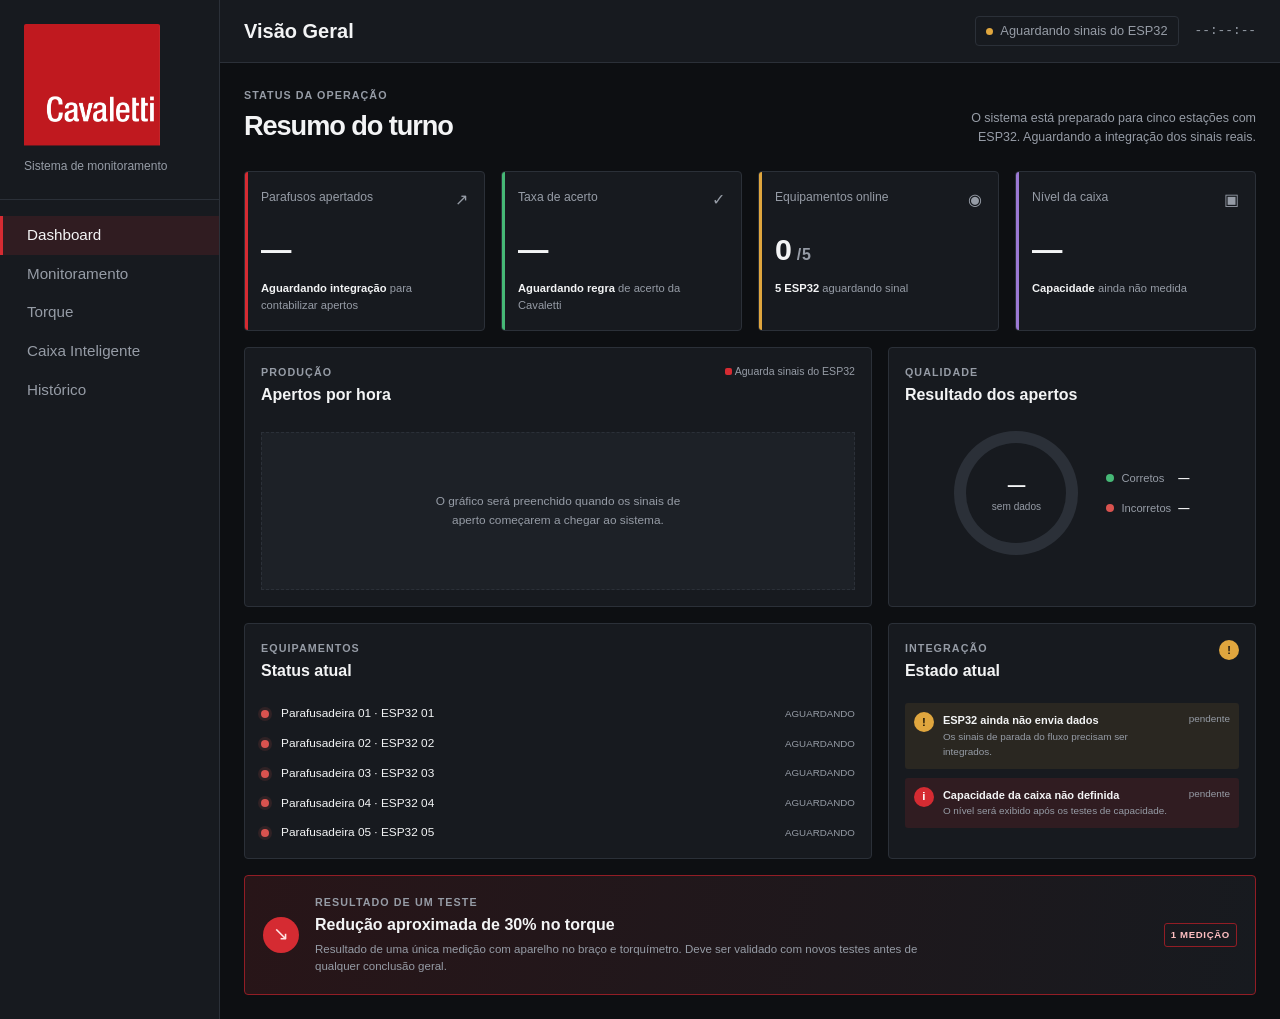
==== index.html @ eb35b38c "Add files via upload" ====
<!DOCTYPE html>
<html lang="pt-BR">
<head>
  <meta charset="UTF-8">
  <meta name="viewport" content="width=device-width, initial-scale=1.0">
  <title>Cavalleti — Sistema de Monitoramento</title>
  <link rel="stylesheet" href="css/variables.css">
  <link rel="stylesheet" href="css/style.css">
  <link rel="stylesheet" href="css/dashboard.css">
</head>
<body>

  <div class="app">

    <!-- Sidebar: navegação principal -->
    <aside class="sidebar">
      <div class="sidebar__logo">
        <img src="assets/cavalleti-logo-mark.png" alt="Cavalleti">
        <span>Sistema de monitoramento</span>
      </div>

      <nav>
        <ul>
          <li><a href="index.html" class="ativo">Dashboard</a></li>
          <!-- As páginas detalhadas entram depois. Por enquanto,
               o dashboard já mostra um resumo de cada área. -->
          <li><a href="monitoramento.html">Monitoramento</a></li>
          <li><a href="torque.html">Torque</a></li>
          <li><a href="caixa.html">Caixa Inteligente</a></li>
          <li><a href="historico.html">Histórico</a></li>
        </ul>
      </nav>
    </aside>

    <!-- Área principal -->
    <div class="main">
      <header class="topbar">
        <h1>Visão Geral</h1>
        <div class="topbar__info">
          <span class="topbar__status"><i></i> Aguardando sinais do ESP32</span>
          <time id="relogio">--:--:--</time>
        </div>
      </header>

      <main class="content">
        <section class="introducao">
          <div>
            <p class="rotulo">STATUS DA OPERAÇÃO</p>
            <h2>Resumo do turno</h2>
          </div>
          <p>O sistema está preparado para cinco estações com ESP32. Aguardando a integração dos sinais reais.</p>
        </section>

        <section class="cards-indicadores" aria-label="Indicadores principais">
          <article class="card indicador indicador--azul">
            <div class="indicador__cabecalho"><span>Parafusos apertados</span><span>↗</span></div>
            <strong id="total-apertos">—</strong>
            <p id="descricao-apertos"><b>Aguardando integração</b> para contabilizar apertos</p>
          </article>
          <article class="card indicador indicador--verde">
            <div class="indicador__cabecalho"><span>Taxa de acerto</span><span>✓</span></div>
            <strong id="taxa-acerto">—</strong>
            <p id="descricao-acerto"><b>Aguardando regra</b> de acerto da Cavaletti</p>
          </article>
          <article class="card indicador indicador--amarelo">
            <div class="indicador__cabecalho"><span>Equipamentos online</span><span>◉</span></div>
            <strong id="equipamentos-online">0 <small>/ 5</small></strong>
            <p id="descricao-equipamentos"><b>5 ESP32</b> aguardando sinal</p>
          </article>
          <article class="card indicador indicador--roxo">
            <div class="indicador__cabecalho"><span>Nível da caixa</span><span>▣</span></div>
            <strong id="nivel-caixa">—</strong>
            <p id="descricao-caixa"><b>Capacidade</b> ainda não medida</p>
          </article>
        </section>

        <section class="painel-grid">
          <article class="card painel painel--producao">
            <header class="painel__cabecalho">
              <div><p class="rotulo">PRODUÇÃO</p><h3>Apertos por hora</h3></div>
              <span class="legenda"><i></i> Aguarda sinais do ESP32</span>
            </header>
            <div class="grafico-barras grafico-vazio" id="grafico-producao" aria-label="Gráfico de produção por hora"><p>O gráfico será preenchido quando os sinais de aperto começarem a chegar ao sistema.</p></div>
          </article>

          <article class="card painel painel--qualidade">
            <header class="painel__cabecalho"><div><p class="rotulo">QUALIDADE</p><h3>Resultado dos apertos</h3></div></header>
            <div class="qualidade-conteudo">
              <div class="grafico-rosca grafico-rosca-vazio" id="grafico-qualidade"><div><strong id="taxa-rosca">—</strong><span>sem dados</span></div></div>
              <div class="legenda-qualidade">
                <p><i class="correto"></i><span>Corretos</span><b id="apertos-corretos">—</b></p>
                <p><i class="incorreto"></i><span>Incorretos</span><b id="apertos-incorretos">—</b></p>
              </div>
            </div>
          </article>

          <article class="card painel">
            <header class="painel__cabecalho"><div><p class="rotulo">EQUIPAMENTOS</p><h3>Status atual</h3></div></header>
            <div class="lista-equipamentos" id="lista-equipamentos">
              <div><i class="status status--offline"></i><span>Parafusadeira 01 · ESP32 01</span><small>AGUARDANDO</small></div>
              <div><i class="status status--offline"></i><span>Parafusadeira 02 · ESP32 02</span><small>AGUARDANDO</small></div>
              <div><i class="status status--offline"></i><span>Parafusadeira 03 · ESP32 03</span><small>AGUARDANDO</small></div>
              <div><i class="status status--offline"></i><span>Parafusadeira 04 · ESP32 04</span><small>AGUARDANDO</small></div>
              <div><i class="status status--offline"></i><span>Parafusadeira 05 · ESP32 05</span><small>AGUARDANDO</small></div>
            </div>
          </article>

          <article class="card painel">
            <header class="painel__cabecalho"><div><p class="rotulo">INTEGRAÇÃO</p><h3>Estado atual</h3></div><span class="contador-alerta">!</span></header>
            <div class="lista-alertas">
              <div class="alerta alerta--amarelo"><b>!</b><p><strong>ESP32 ainda não envia dados</strong><span>Os sinais de parada do fluxo precisam ser integrados.</span></p><time>pendente</time></div>
              <div class="alerta alerta--azul"><b>i</b><p><strong>Capacidade da caixa não definida</strong><span>O nível será exibido após os testes de capacidade.</span></p><time>pendente</time></div>
            </div>
          </article>
        </section>

        <section class="card resultado-teste">
          <div class="resultado-teste__icone">↘</div>
          <div><p class="rotulo">RESULTADO DE UM TESTE</p><h3 id="titulo-teste">Redução aproximada de 30% no torque</h3><p>Resultado de uma única medição com aparelho no braço e torquímetro. Deve ser validado com novos testes antes de qualquer conclusão geral.</p></div>
          <span>1 MEDIÇÃO</span>
        </section>
      </main>
    </div>

  </div>
  <script src="js/demo-data.js"></script>
  <script src="js/common.js"></script>
  <script src="js/dashboard.js"></script>
</body>
</html>
---- css/variables.css ----
/*
  variables.css
  Todas as cores, fontes e medidas do sistema ficam aqui.
  Quando a identidade visual da Cavalleti for definida,
  só este arquivo precisa mudar — o resto do CSS não sabe
  o valor exato das cores, só o nome da variável.
*/

:root {
  /* --- Cores de fundo --- */
  --cor-fundo: #0d0f12;          /* grafite quase preto */
  --cor-fundo-elevado: #171a1f;  /* sidebar, cards, topbar */
  --cor-fundo-suave: #1d2127;    /* áreas de apoio */
  --cor-borda: #2b3038;          /* linhas divisórias e contornos de card */

  /* --- Cores de texto --- */
  --cor-texto: #f3f4f5;          /* texto principal */
  --cor-texto-secundario: #969ca6; /* legendas, timestamps, texto de apoio */

  /* --- Cor de marca / interação (provisória) --- */
  --cor-primaria: #d52b32;       /* vermelho provisório inspirado na marca Cavaletti */
  --cor-primaria-clara: #f04c52;
  --cor-primaria-escura: #921d25;
  --cor-primaria-suave: rgba(213, 43, 50, 0.13);

  /* --- Cores de status (uso reservado só para status) --- */
  --cor-sucesso: #46b876;        /* online / correto / dentro do esperado */
  --cor-alerta: #e0a63e;         /* atenção / próximo do limite */
  --cor-erro: #d9534f;           /* offline / incorreto / fora do esperado */
  --cor-roxo: #9b79d4;           /* apenas para diferenciar um indicador secundário */

  /* --- Tipografia --- */
  --fonte-base: -apple-system, "Segoe UI", Roboto, Arial, sans-serif;
  --fonte-mono: ui-monospace, "SFMono-Regular", "Consolas", monospace;

  /* --- Medidas --- */
  --largura-sidebar: 220px;
  --raio-borda: 4px;
  --espaco-sm: 8px;
  --espaco-md: 16px;
  --espaco-lg: 24px;
}
---- css/style.css ----
/*
  style.css
  Layout base do sistema: reset + estrutura de sidebar/topbar.
  Estilos específicos de cada tela (cards do dashboard, gráficos,
  etc.) ficam em arquivos separados, como dashboard.css.
*/

/* Reset simples */
* {
  box-sizing: border-box;
  margin: 0;
  padding: 0;
}

body {
  font-family: var(--fonte-base);
  background-color: var(--cor-fundo);
  color: var(--cor-texto);
  line-height: 1.5;
}

a {
  color: inherit;
  text-decoration: none;
}

/* Estrutura geral: sidebar fixa + área principal */
.app {
  display: grid;
  grid-template-columns: var(--largura-sidebar) 1fr;
  min-height: 100vh;
}

/* --- Sidebar --- */
.sidebar {
  background-color: var(--cor-fundo-elevado);
  border-right: 1px solid var(--cor-borda);
  padding: var(--espaco-lg) 0;
  display: flex;
  flex-direction: column;
}

.sidebar__logo {
  padding: 0 var(--espaco-lg) var(--espaco-lg) var(--espaco-lg);
  font-weight: 600;
  font-size: 1.1rem;
  border-bottom: 1px solid var(--cor-borda);
  margin-bottom: var(--espaco-md);
}

.sidebar__logo img {
  display: block;
  width: 136px;
  max-width: 100%;
  border-radius: 2px;
  margin-bottom: 9px;
}

.sidebar__logo span {
  display: block;
  font-size: 0.75rem;
  font-weight: 400;
  color: var(--cor-texto-secundario);
  margin-top: 2px;
}

.sidebar nav ul {
  list-style: none;
}

.sidebar nav li a {
  display: block;
  padding: var(--espaco-sm) var(--espaco-lg);
  color: var(--cor-texto-secundario);
  border-left: 3px solid transparent;
  font-size: 0.95rem;
}

.sidebar nav li a:hover {
  color: var(--cor-texto);
}

.sidebar nav li a.ativo {
  color: var(--cor-texto);
  border-left-color: var(--cor-primaria);
  background-color: var(--cor-primaria-suave);
}

.sidebar nav li a.desabilitado {
  color: #555f6b;
  cursor: default;
}

.controle-apresentacao button {
  border: 1px solid var(--cor-primaria);
  border-radius: var(--raio-borda);
  padding: 5px 9px;
  color: #fff;
  background: var(--cor-primaria-suave);
  font-size: .67rem;
  font-weight: 600;
  white-space: nowrap;
}

.controle-apresentacao button:hover,
.controle-apresentacao button.ativo {
  background: var(--cor-primaria);
}

.controle-apresentacao button:disabled { cursor: not-allowed; opacity: .55; }

.botao-atualizar {
  border: 1px solid var(--cor-borda);
  border-radius: var(--raio-borda);
  padding: 4px 8px;
  color: var(--cor-texto-secundario);
  background: transparent;
  font-size: .68rem;
}

.botao-atualizar:hover { border-color: var(--cor-primaria); color: var(--cor-texto); }

/* --- Área principal --- */
.main {
  display: flex;
  flex-direction: column;
}

.topbar {
  background-color: var(--cor-fundo-elevado);
  border-bottom: 1px solid var(--cor-borda);
  padding: var(--espaco-md) var(--espaco-lg);
  display: flex;
  align-items: center;
  justify-content: space-between;
}

.topbar h1 {
  font-size: 1.25rem;
  font-weight: 600;
}

.topbar__info {
  display: flex;
  align-items: center;
  gap: var(--espaco-md);
}

.topbar__status {
  font-size: 0.8rem;
  color: var(--cor-texto-secundario);
  border: 1px solid var(--cor-borda);
  border-radius: var(--raio-borda);
  padding: 4px 10px;
}

.topbar__status i {
  display: inline-block;
  width: 7px;
  height: 7px;
  margin-right: 5px;
  border-radius: 50%;
  background: var(--cor-alerta);
}

.content {
  padding: var(--espaco-lg);
  flex: 1;
}

/* --- Responsivo: em telas estreitas (tablet retrato), sidebar vira topo --- */
@media (max-width: 900px) {
  .app {
    grid-template-columns: 1fr;
  }

  .sidebar {
    flex-direction: row;
    align-items: center;
    overflow-x: auto;
    border-right: none;
    border-bottom: 1px solid var(--cor-borda);
    padding: var(--espaco-sm);
  }

  .sidebar__logo {
    display: none;
  }

  .sidebar nav ul {
    display: flex;
  }

  .sidebar nav li a {
    border-left: none;
    border-bottom: 3px solid transparent;
    white-space: nowrap;
  }

  .sidebar nav li a.ativo {
    border-left-color: transparent;
    border-bottom-color: var(--cor-primaria);
  }

}

@media (max-width: 600px) {
  .topbar__info { gap: 6px; }
  .topbar time { display: none; }
  .controle-apresentacao button,
  .botao-atualizar { padding: 5px 7px; font-size: .62rem; }
}
---- css/dashboard.css ----
/* Componentes exclusivos da Visão Geral. */

.topbar__info { display: flex; align-items: center; gap: var(--espaco-md); }
.topbar__status i { display: inline-block; width: 7px; height: 7px; margin-right: 5px; border-radius: 50%; background: var(--cor-alerta); }
.topbar time { color: var(--cor-texto-secundario); font-family: var(--fonte-mono); font-size: .8rem; }

.introducao { display: flex; align-items: end; justify-content: space-between; gap: var(--espaco-md); margin-bottom: var(--espaco-lg); }
.rotulo { color: var(--cor-texto-secundario); font-size: .67rem; font-weight: 700; letter-spacing: .1em; }
.introducao h2 { margin-top: 3px; font-size: 1.7rem; letter-spacing: -.04em; }
.introducao > p { max-width: 330px; color: var(--cor-texto-secundario); font-size: .78rem; text-align: right; }

.cards-indicadores { display: grid; grid-template-columns: repeat(4, minmax(0, 1fr)); gap: var(--espaco-md); }
.card { background: var(--cor-fundo-elevado); border: 1px solid var(--cor-borda); border-radius: var(--raio-borda); }
.indicador { position: relative; overflow: hidden; min-height: 142px; padding: var(--espaco-md); }
.indicador::before { content: ""; position: absolute; inset: 0 auto 0 0; width: 3px; }
.indicador--azul::before { background: var(--cor-primaria); }.indicador--verde::before { background: var(--cor-sucesso); }.indicador--amarelo::before { background: var(--cor-alerta); }.indicador--roxo::before { background: var(--cor-roxo); }
.indicador__cabecalho { display: flex; justify-content: space-between; color: var(--cor-texto-secundario); font-size: .76rem; }.indicador__cabecalho span:last-child { font-size: 1rem; }
.indicador strong { display: block; margin: 15px 0 8px; font-size: 1.9rem; letter-spacing: -.06em; }.indicador strong small { color: var(--cor-texto-secundario); font-size: 1rem; }.indicador p { color: var(--cor-texto-secundario); font-size: .7rem; }.indicador p b { color: var(--cor-texto); }

.painel-grid { display: grid; grid-template-columns: minmax(0, 1.45fr) minmax(300px, .85fr); gap: var(--espaco-md); margin-top: var(--espaco-md); }.painel { min-height: 230px; padding: var(--espaco-md); }.painel__cabecalho { display: flex; align-items: flex-start; justify-content: space-between; gap: var(--espaco-sm); }.painel h3, .resultado-teste h3 { margin-top: 3px; font-size: 1rem; }.legenda { color: var(--cor-texto-secundario); font-size: .66rem; }.legenda i { display: inline-block; width: 7px; height: 7px; border-radius: 2px; background: var(--cor-primaria); }

.grafico-barras { display: flex; align-items: end; justify-content: space-between; height: 158px; margin-top: 25px; padding: 0 8px; border-bottom: 1px solid var(--cor-borda); background: repeating-linear-gradient(to bottom, transparent 0, transparent 51px, rgba(255,255,255,.04) 52px); }.barra { height: 100%; width: 7%; display: flex; flex-direction: column; justify-content: end; align-items: center; gap: 7px; }.barra span { display: block; width: 100%; min-height: 6px; border-radius: 4px 4px 0 0; background: linear-gradient(180deg, var(--cor-primaria-clara), var(--cor-primaria-escura)); transition: height .3s; }.barra:hover span { filter: brightness(1.2); }.barra small { position: relative; top: 20px; color: var(--cor-texto-secundario); font-size: .62rem; }
.grafico-vazio { align-items: center; justify-content: center; border: 1px dashed var(--cor-borda); background: var(--cor-fundo-suave); }.grafico-vazio p { max-width: 280px; color: var(--cor-texto-secundario); font-size: .74rem; line-height: 1.6; text-align: center; }

.qualidade-conteudo { display: flex; align-items: center; justify-content: center; gap: 28px; height: 172px; }.grafico-rosca { position: relative; width: 124px; height: 124px; border-radius: 50%; background: conic-gradient(var(--cor-sucesso) 0 98.7%, var(--cor-erro) 98.7% 100%); }.grafico-rosca::after { content: ""; position: absolute; inset: 12px; border-radius: 50%; background: var(--cor-fundo-elevado); }.grafico-rosca div { position: absolute; z-index: 1; inset: 0; display: flex; flex-direction: column; justify-content: center; align-items: center; }.grafico-rosca strong { font-size: 1.1rem; }.grafico-rosca span { color: var(--cor-texto-secundario); font-size: .63rem; }.legenda-qualidade { display: grid; gap: 13px; }.legenda-qualidade p { display: grid; grid-template-columns: 8px 1fr auto; align-items: center; gap: 7px; color: var(--cor-texto-secundario); font-size: .7rem; }.legenda-qualidade i { width: 8px; height: 8px; border-radius: 50%; }.legenda-qualidade .correto { background: var(--cor-sucesso); }.legenda-qualidade .incorreto { background: var(--cor-erro); }.legenda-qualidade b { color: var(--cor-texto); }
.grafico-rosca-vazio { background: conic-gradient(var(--cor-borda) 0 100%); }

.lista-equipamentos { display: grid; gap: 12px; margin-top: 22px; }.lista-equipamentos div { display: grid; grid-template-columns: 12px 1fr auto; gap: 8px; align-items: center; font-size: .74rem; }.lista-equipamentos small { color: var(--cor-texto-secundario); font-size: .61rem; }.status { width: 8px; height: 8px; border-radius: 50%; }.status--online { background: var(--cor-sucesso); box-shadow: 0 0 0 3px rgba(70,184,118,.13); }.status--alerta { background: var(--cor-alerta); box-shadow: 0 0 0 3px rgba(224,166,62,.13); }
.status--offline { background: var(--cor-erro); box-shadow: 0 0 0 3px rgba(217,83,79,.13); }
.contador-alerta { display: grid; place-items: center; width: 20px; height: 20px; border-radius: 50%; color: #1b1510; background: var(--cor-alerta); font-size: .68rem; font-weight: 700; }.lista-alertas { display: grid; gap: 9px; margin-top: 20px; }.alerta { display: grid; grid-template-columns: 20px 1fr auto; align-items: start; gap: 9px; padding: 9px; border-radius: 3px; }.alerta b { display: grid; place-items: center; width: 20px; height: 20px; border-radius: 50%; font-size: .72rem; }.alerta p { display: grid; gap: 1px; font-size: .69rem; }.alerta p span, .alerta time { color: var(--cor-texto-secundario); font-size: .62rem; }.alerta--amarelo { background: rgba(224,166,62,.09); }.alerta--amarelo b { color: #211907; background: var(--cor-alerta); }.alerta--azul { background: var(--cor-primaria-suave); }.alerta--azul b { color: #fff; background: var(--cor-primaria); }

.resultado-teste { display: grid; grid-template-columns: 36px 1fr auto; align-items: center; gap: var(--espaco-md); margin-top: var(--espaco-md); padding: 18px; border-color: var(--cor-primaria-escura); background: linear-gradient(100deg, #281518, var(--cor-fundo-elevado)); }.resultado-teste__icone { display: grid; place-items: center; width: 36px; height: 36px; border-radius: 50%; color: #ffe2e3; background: var(--cor-primaria); font-size: 1.2rem; }.resultado-teste p:not(.rotulo) { max-width: 620px; margin-top: 4px; color: var(--cor-texto-secundario); font-size: .72rem; }.resultado-teste > span { border: 1px solid var(--cor-primaria-escura); border-radius: 3px; padding: 4px 6px; color: #ffbfc2; font-size: .6rem; font-weight: 700; letter-spacing: .07em; }

@media (max-width: 1100px) { .cards-indicadores { grid-template-columns: repeat(2, 1fr); }.painel-grid { grid-template-columns: 1fr; }.painel--qualidade { min-height: 220px; } }
@media (max-width: 600px) { .topbar__status { display: none; }.introducao { align-items: flex-start; flex-direction: column; }.introducao > p { text-align: left; }.cards-indicadores { grid-template-columns: 1fr; }.qualidade-conteudo { justify-content: flex-start; }.resultado-teste { grid-template-columns: 36px 1fr; }.resultado-teste > span { display: none; } }
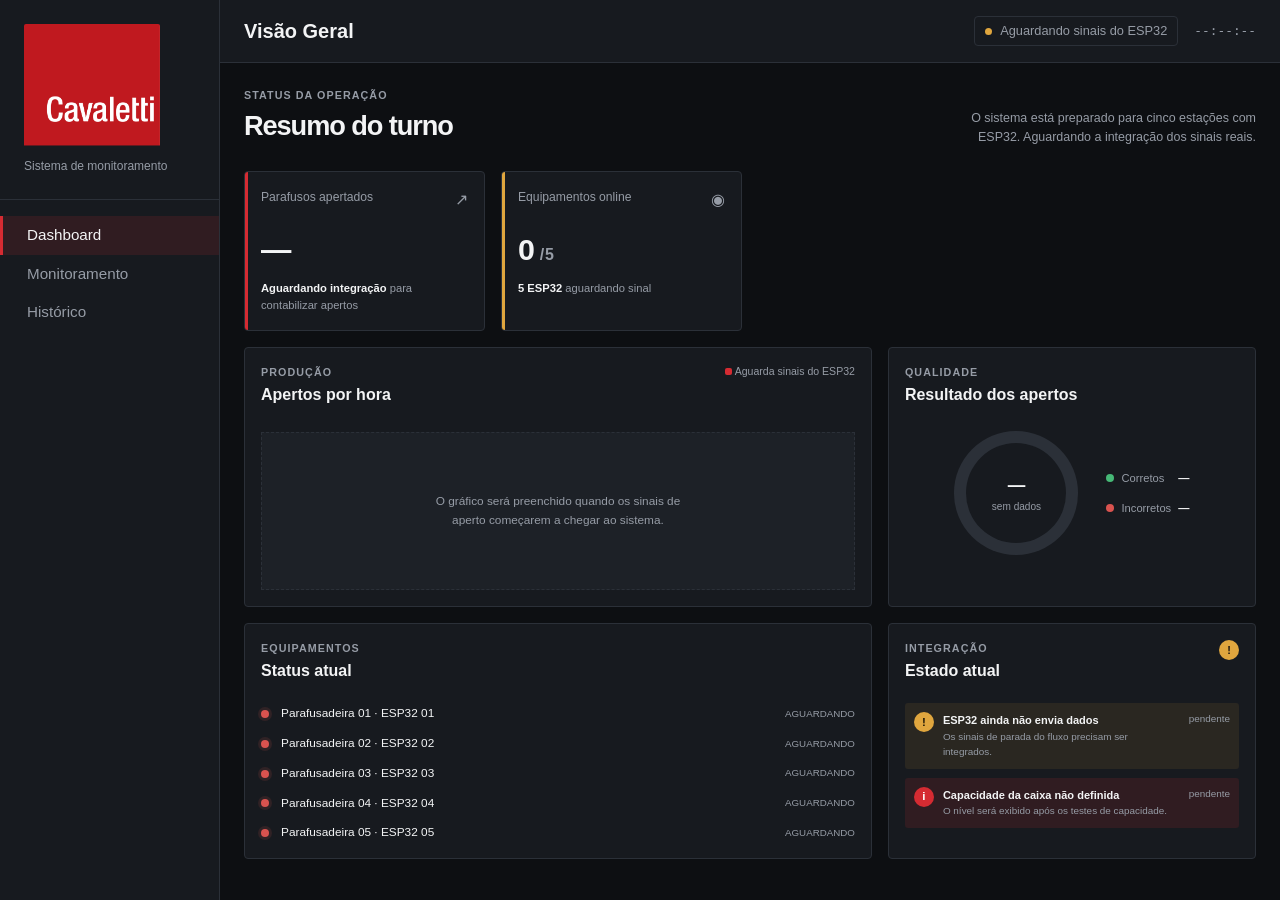
==== commit 90909ea6: "Add files via upload" ====
--- a/index.html
+++ b/index.html
@@ -25,8 +25,6 @@
           <!-- As páginas detalhadas entram depois. Por enquanto,
                o dashboard já mostra um resumo de cada área. -->
           <li><a href="monitoramento.html">Monitoramento</a></li>
-          <li><a href="torque.html">Torque</a></li>
-          <li><a href="caixa.html">Caixa Inteligente</a></li>
           <li><a href="historico.html">Histórico</a></li>
         </ul>
       </nav>
@@ -57,20 +55,10 @@
             <strong id="total-apertos">—</strong>
             <p id="descricao-apertos"><b>Aguardando integração</b> para contabilizar apertos</p>
           </article>
-          <article class="card indicador indicador--verde">
-            <div class="indicador__cabecalho"><span>Taxa de acerto</span><span>✓</span></div>
-            <strong id="taxa-acerto">—</strong>
-            <p id="descricao-acerto"><b>Aguardando regra</b> de acerto da Cavaletti</p>
-          </article>
           <article class="card indicador indicador--amarelo">
             <div class="indicador__cabecalho"><span>Equipamentos online</span><span>◉</span></div>
             <strong id="equipamentos-online">0 <small>/ 5</small></strong>
             <p id="descricao-equipamentos"><b>5 ESP32</b> aguardando sinal</p>
-          </article>
-          <article class="card indicador indicador--roxo">
-            <div class="indicador__cabecalho"><span>Nível da caixa</span><span>▣</span></div>
-            <strong id="nivel-caixa">—</strong>
-            <p id="descricao-caixa"><b>Capacidade</b> ainda não medida</p>
           </article>
         </section>
 
@@ -113,18 +101,10 @@
             </div>
           </article>
         </section>
-
-        <section class="card resultado-teste">
-          <div class="resultado-teste__icone">↘</div>
-          <div><p class="rotulo">RESULTADO DE UM TESTE</p><h3 id="titulo-teste">Redução aproximada de 30% no torque</h3><p>Resultado de uma única medição com aparelho no braço e torquímetro. Deve ser validado com novos testes antes de qualquer conclusão geral.</p></div>
-          <span>1 MEDIÇÃO</span>
-        </section>
       </main>
     </div>
 
   </div>
-  <script src="js/demo-data.js"></script>
-  <script src="js/common.js"></script>
   <script src="js/dashboard.js"></script>
 </body>
 </html>
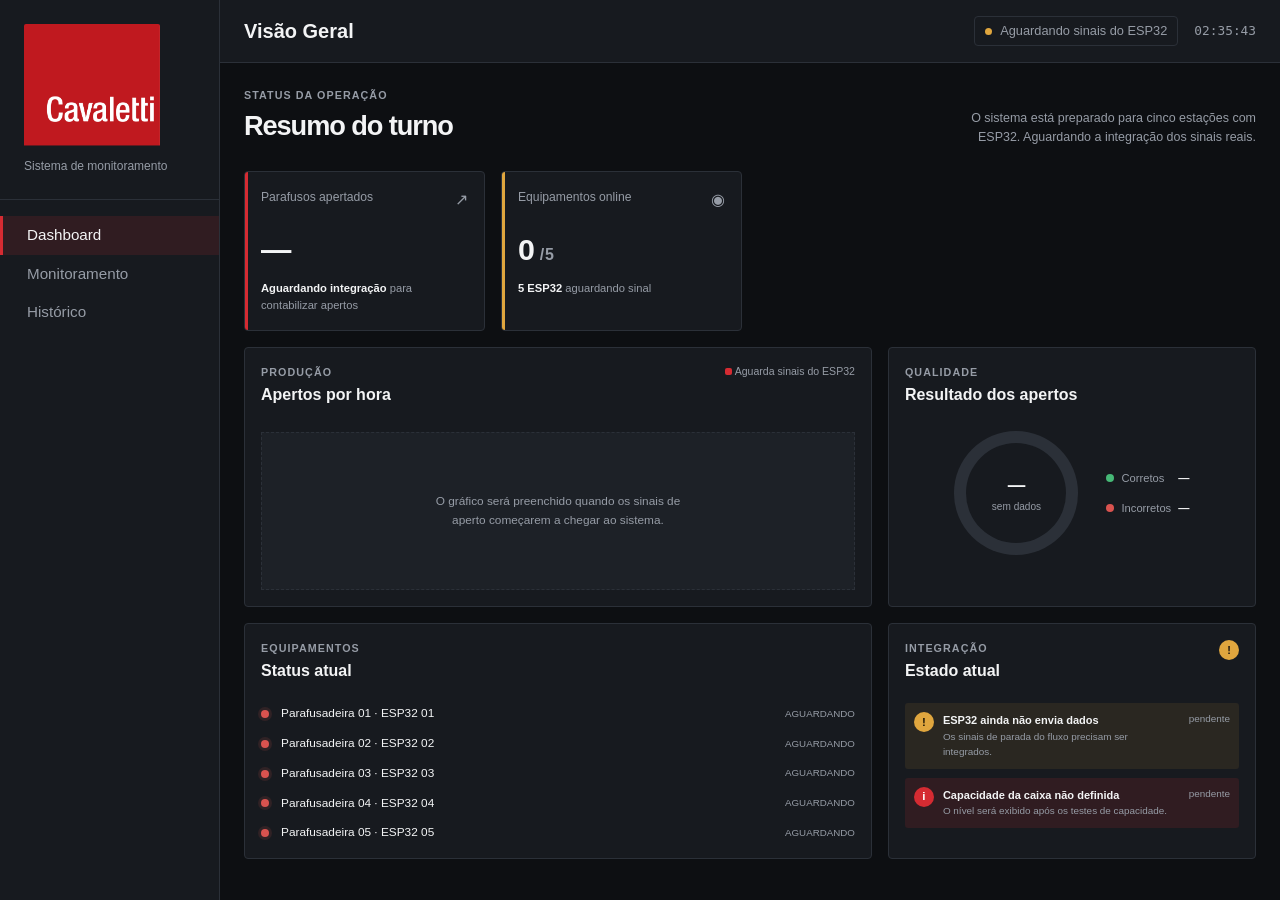
==== commit d7b9b805: "Update index.html" ====
--- a/index.html
+++ b/index.html
@@ -105,6 +105,6 @@
     </div>
 
   </div>
-  <script src="js/dashboard.js"></script>
+  <script src="dashboard.js"></script>
 </body>
 </html>
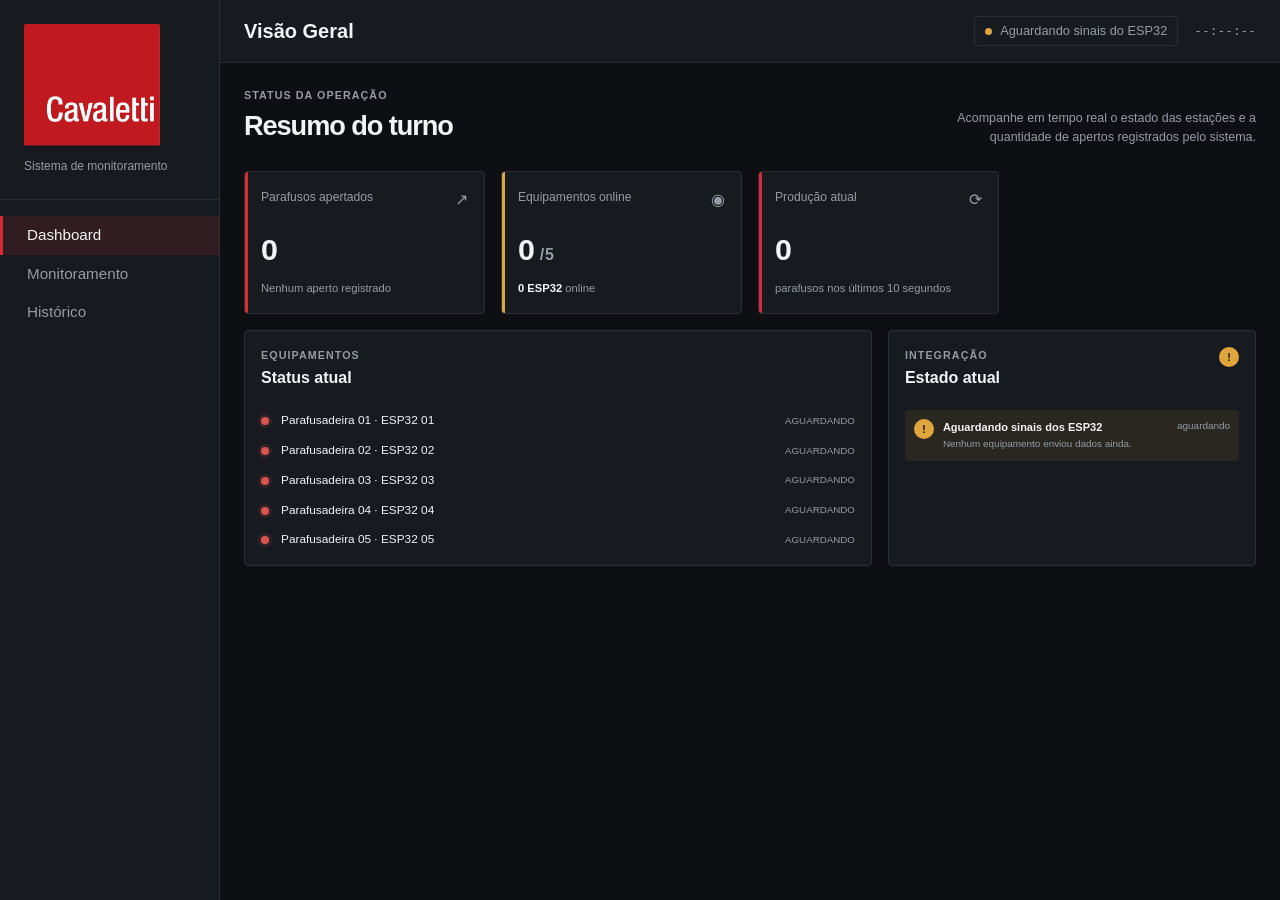
==== commit 613171fb: "Update index.html" ====
--- a/index.html
+++ b/index.html
@@ -1,110 +1,453 @@
 <!DOCTYPE html>
 <html lang="pt-BR">
+
 <head>
+
   <meta charset="UTF-8">
-  <meta name="viewport" content="width=device-width, initial-scale=1.0">
+
+  <meta
+    name="viewport"
+    content="width=device-width, initial-scale=1.0"
+  >
+
   <title>Cavalleti — Sistema de Monitoramento</title>
+
   <link rel="stylesheet" href="css/variables.css">
   <link rel="stylesheet" href="css/style.css">
   <link rel="stylesheet" href="css/dashboard.css">
+
 </head>
+
+
 <body>
 
   <div class="app">
 
-    <!-- Sidebar: navegação principal -->
+    <!-- ==========================================
+         SIDEBAR
+         ========================================== -->
+
     <aside class="sidebar">
+
       <div class="sidebar__logo">
-        <img src="assets/cavalleti-logo-mark.png" alt="Cavalleti">
-        <span>Sistema de monitoramento</span>
+
+        <img
+          src="assets/cavalleti-logo-mark.png"
+          alt="Cavalleti"
+        >
+
+        <span>
+          Sistema de monitoramento
+        </span>
+
       </div>
 
+
       <nav>
+
         <ul>
-          <li><a href="index.html" class="ativo">Dashboard</a></li>
-          <!-- As páginas detalhadas entram depois. Por enquanto,
-               o dashboard já mostra um resumo de cada área. -->
-          <li><a href="monitoramento.html">Monitoramento</a></li>
-          <li><a href="historico.html">Histórico</a></li>
+
+          <li>
+
+            <a href="index.html" class="ativo">
+              Dashboard
+            </a>
+
+          </li>
+
+
+          <li>
+
+            <a href="monitoramento.html">
+              Monitoramento
+            </a>
+
+          </li>
+
+
+          <li>
+
+            <a href="historico.html">
+              Histórico
+            </a>
+
+          </li>
+
         </ul>
+
       </nav>
+
     </aside>
 
-    <!-- Área principal -->
+
+    <!-- ==========================================
+         ÁREA PRINCIPAL
+         ========================================== -->
+
     <div class="main">
+
+
+      <!-- TOPBAR -->
+
       <header class="topbar">
-        <h1>Visão Geral</h1>
+
+        <h1>
+          Visão Geral
+        </h1>
+
+
         <div class="topbar__info">
-          <span class="topbar__status"><i></i> Aguardando sinais do ESP32</span>
-          <time id="relogio">--:--:--</time>
+
+          <span class="topbar__status">
+
+            <i></i>
+
+            Aguardando sinais do ESP32
+
+          </span>
+
+
+          <time id="relogio">
+            --:--:--
+          </time>
+
         </div>
+
       </header>
 
+
+      <!-- ==========================================
+           CONTEÚDO
+           ========================================== -->
+
       <main class="content">
+
+
+        <!-- INTRODUÇÃO -->
+
         <section class="introducao">
+
           <div>
-            <p class="rotulo">STATUS DA OPERAÇÃO</p>
-            <h2>Resumo do turno</h2>
+
+            <p class="rotulo">
+              STATUS DA OPERAÇÃO
+            </p>
+
+            <h2>
+              Resumo do turno
+            </h2>
+
           </div>
-          <p>O sistema está preparado para cinco estações com ESP32. Aguardando a integração dos sinais reais.</p>
+
+
+          <p>
+            Acompanhe em tempo real o estado das
+            estações e a quantidade de apertos
+            registrados pelo sistema.
+          </p>
+
         </section>
 
-        <section class="cards-indicadores" aria-label="Indicadores principais">
-          <article class="card indicador indicador--azul">
-            <div class="indicador__cabecalho"><span>Parafusos apertados</span><span>↗</span></div>
-            <strong id="total-apertos">—</strong>
-            <p id="descricao-apertos"><b>Aguardando integração</b> para contabilizar apertos</p>
+
+        <!-- ==========================================
+             INDICADORES
+             ========================================== -->
+
+        <section
+          class="cards-indicadores"
+          aria-label="Indicadores principais"
+        >
+
+
+          <!-- TOTAL DE APERTOS -->
+
+          <article
+            class="card indicador indicador--azul"
+          >
+
+            <div class="indicador__cabecalho">
+
+              <span>
+                Parafusos apertados
+              </span>
+
+              <span>
+                ↗
+              </span>
+
+            </div>
+
+
+            <strong id="total-apertos">
+              0
+            </strong>
+
+
+            <p id="descricao-apertos">
+              Nenhum aperto registrado
+            </p>
+
           </article>
-          <article class="card indicador indicador--amarelo">
-            <div class="indicador__cabecalho"><span>Equipamentos online</span><span>◉</span></div>
-            <strong id="equipamentos-online">0 <small>/ 5</small></strong>
-            <p id="descricao-equipamentos"><b>5 ESP32</b> aguardando sinal</p>
+
+
+          <!-- EQUIPAMENTOS ONLINE -->
+
+          <article
+            class="card indicador indicador--amarelo"
+          >
+
+            <div class="indicador__cabecalho">
+
+              <span>
+                Equipamentos online
+              </span>
+
+              <span>
+                ◉
+              </span>
+
+            </div>
+
+
+            <strong id="equipamentos-online">
+              0 <small>/ 5</small>
+            </strong>
+
+
+            <p id="descricao-equipamentos">
+              <b>0 ESP32</b> online
+            </p>
+
           </article>
+
+
+          <!-- APERTOS NOS ÚLTIMOS 10 SEGUNDOS -->
+
+          <article
+            class="card indicador indicador--azul"
+          >
+
+            <div class="indicador__cabecalho">
+
+              <span>
+                Produção atual
+              </span>
+
+              <span>
+                ⟳
+              </span>
+
+            </div>
+
+
+            <strong id="apertos-10-segundos">
+              0
+            </strong>
+
+
+            <p>
+              parafusos nos últimos 10 segundos
+            </p>
+
+          </article>
+
         </section>
 
+
+        <!-- ==========================================
+             PAINÉIS
+             ========================================== -->
+
         <section class="painel-grid">
-          <article class="card painel painel--producao">
+
+
+          <!-- ========================================
+               EQUIPAMENTOS
+               ======================================== -->
+
+          <article class="card painel">
+
+
             <header class="painel__cabecalho">
-              <div><p class="rotulo">PRODUÇÃO</p><h3>Apertos por hora</h3></div>
-              <span class="legenda"><i></i> Aguarda sinais do ESP32</span>
+
+              <div>
+
+                <p class="rotulo">
+                  EQUIPAMENTOS
+                </p>
+
+                <h3>
+                  Status atual
+                </h3>
+
+              </div>
+
             </header>
-            <div class="grafico-barras grafico-vazio" id="grafico-producao" aria-label="Gráfico de produção por hora"><p>O gráfico será preenchido quando os sinais de aperto começarem a chegar ao sistema.</p></div>
+
+
+            <div
+              class="lista-equipamentos"
+              id="lista-equipamentos"
+            >
+
+              <!--
+                O JavaScript preencherá esta área.
+              -->
+
+              <div>
+
+                <i class="status status--offline"></i>
+
+                <span>
+                  Parafusadeira 01 · ESP32 01
+                </span>
+
+                <small>
+                  AGUARDANDO
+                </small>
+
+              </div>
+
+
+              <div>
+
+                <i class="status status--offline"></i>
+
+                <span>
+                  Parafusadeira 02 · ESP32 02
+                </span>
+
+                <small>
+                  AGUARDANDO
+                </small>
+
+              </div>
+
+
+              <div>
+
+                <i class="status status--offline"></i>
+
+                <span>
+                  Parafusadeira 03 · ESP32 03
+                </span>
+
+                <small>
+                  AGUARDANDO
+                </small>
+
+              </div>
+
+
+              <div>
+
+                <i class="status status--offline"></i>
+
+                <span>
+                  Parafusadeira 04 · ESP32 04
+                </span>
+
+                <small>
+                  AGUARDANDO
+                </small>
+
+              </div>
+
+
+              <div>
+
+                <i class="status status--offline"></i>
+
+                <span>
+                  Parafusadeira 05 · ESP32 05
+                </span>
+
+                <small>
+                  AGUARDANDO
+                </small>
+
+              </div>
+
+            </div>
+
           </article>
 
-          <article class="card painel painel--qualidade">
-            <header class="painel__cabecalho"><div><p class="rotulo">QUALIDADE</p><h3>Resultado dos apertos</h3></div></header>
-            <div class="qualidade-conteudo">
-              <div class="grafico-rosca grafico-rosca-vazio" id="grafico-qualidade"><div><strong id="taxa-rosca">—</strong><span>sem dados</span></div></div>
-              <div class="legenda-qualidade">
-                <p><i class="correto"></i><span>Corretos</span><b id="apertos-corretos">—</b></p>
-                <p><i class="incorreto"></i><span>Incorretos</span><b id="apertos-incorretos">—</b></p>
-              </div>
+
+          <!-- ========================================
+               INTEGRAÇÃO
+               ======================================== -->
+
+          <article class="card painel">
+
+
+            <header class="painel__cabecalho">
+
+              <div>
+
+                <p class="rotulo">
+                  INTEGRAÇÃO
+                </p>
+
+                <h3>
+                  Estado atual
+                </h3>
+
+              </div>
+
+
+              <span
+                class="contador-alerta"
+                id="contador-alerta"
+              >
+                !
+              </span>
+
+            </header>
+
+
+            <div
+              class="lista-alertas"
+              id="lista-alertas"
+            >
+
+              <div class="alerta alerta--amarelo">
+
+                <b>!</b>
+
+                <p>
+
+                  <strong>
+                    Aguardando sinais dos ESP32
+                  </strong>
+
+                  <span>
+                    Nenhum equipamento enviou dados ainda.
+                  </span>
+
+                </p>
+
+                <time>
+                  aguardando
+                </time>
+
+              </div>
+
             </div>
+
           </article>
 
-          <article class="card painel">
-            <header class="painel__cabecalho"><div><p class="rotulo">EQUIPAMENTOS</p><h3>Status atual</h3></div></header>
-            <div class="lista-equipamentos" id="lista-equipamentos">
-              <div><i class="status status--offline"></i><span>Parafusadeira 01 · ESP32 01</span><small>AGUARDANDO</small></div>
-              <div><i class="status status--offline"></i><span>Parafusadeira 02 · ESP32 02</span><small>AGUARDANDO</small></div>
-              <div><i class="status status--offline"></i><span>Parafusadeira 03 · ESP32 03</span><small>AGUARDANDO</small></div>
-              <div><i class="status status--offline"></i><span>Parafusadeira 04 · ESP32 04</span><small>AGUARDANDO</small></div>
-              <div><i class="status status--offline"></i><span>Parafusadeira 05 · ESP32 05</span><small>AGUARDANDO</small></div>
-            </div>
-          </article>
-
-          <article class="card painel">
-            <header class="painel__cabecalho"><div><p class="rotulo">INTEGRAÇÃO</p><h3>Estado atual</h3></div><span class="contador-alerta">!</span></header>
-            <div class="lista-alertas">
-              <div class="alerta alerta--amarelo"><b>!</b><p><strong>ESP32 ainda não envia dados</strong><span>Os sinais de parada do fluxo precisam ser integrados.</span></p><time>pendente</time></div>
-              <div class="alerta alerta--azul"><b>i</b><p><strong>Capacidade da caixa não definida</strong><span>O nível será exibido após os testes de capacidade.</span></p><time>pendente</time></div>
-            </div>
-          </article>
+
         </section>
+
       </main>
+
     </div>
 
   </div>
-  <script src="dashboard.js"></script>
+
+
+  <script src="/js/dashboard.js"></script>
+
 </body>
+
 </html>
